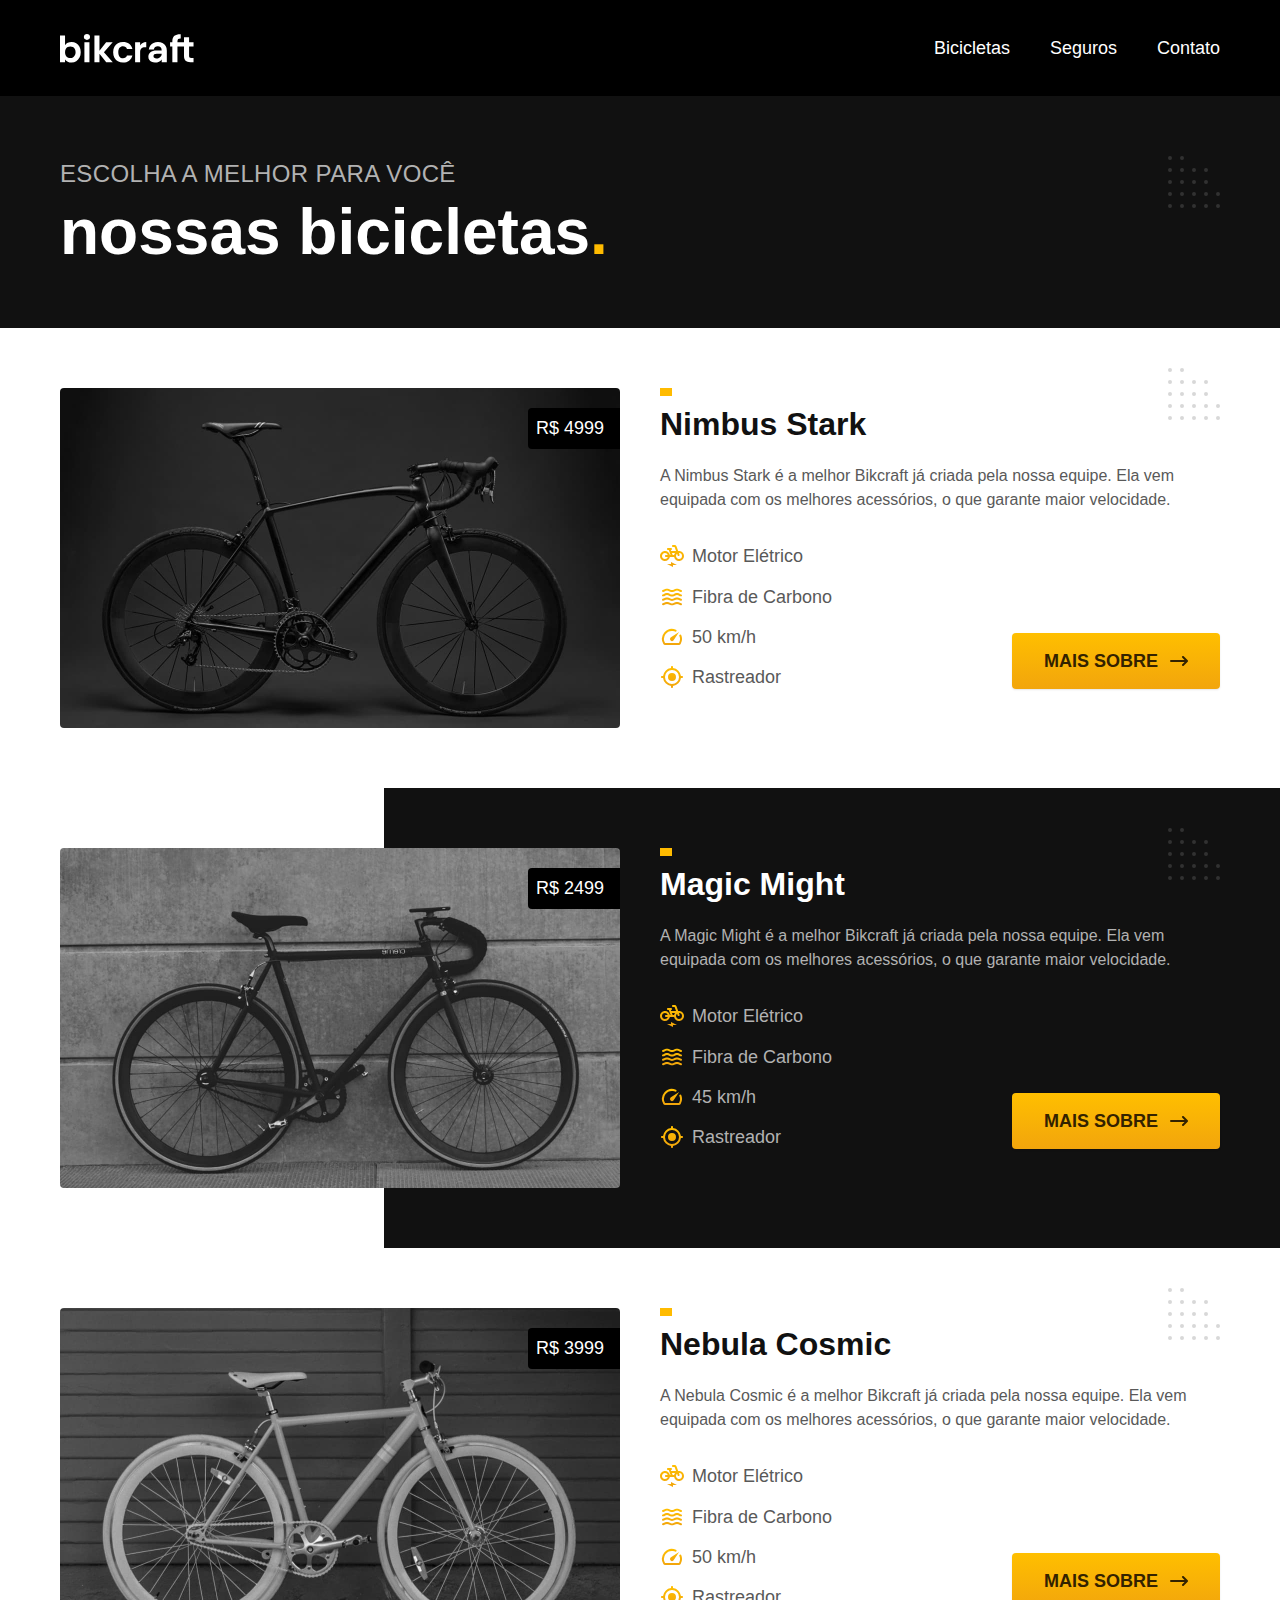
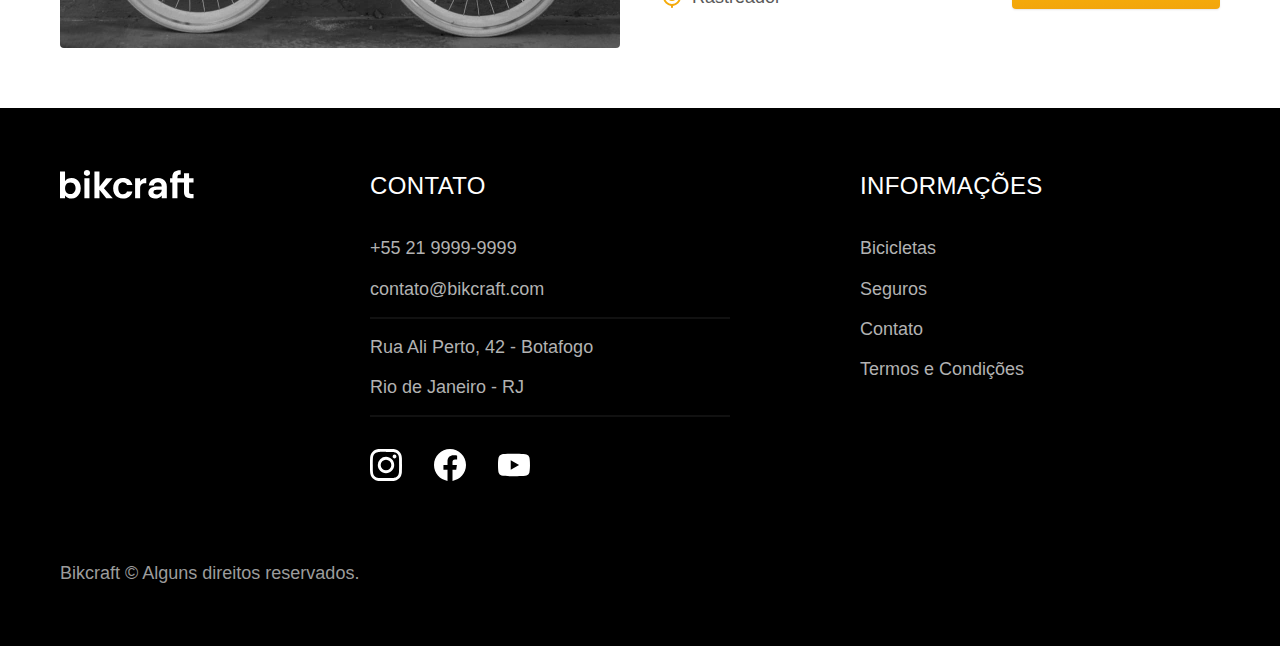
==== bicicletas.html @ a0f536db "finalizar projeto" ====
<!DOCTYPE html>
<html lang="pt-br">

<head>
  <meta charset="UTF-8">
  <meta name="viewport" content="width=device-width, initial-scale=1.0">

  <title>Bicicletas | Bikcraft</title>
  <meta name="description" content="Bicicletas">

  <link rel="preload" href="./css/style.css" as="style">
  <link rel="stylesheet" href="./css/style.css">
</head>

<body id="bicicletas">
  <header class="header-bg">
    <div class="header container">
      <a href="./">
        <img src="./img/bikcraft.svg" alt="Bikcraft">
      </a>

      <nav aria-label="primaria">
        <ul class="header-menu font-1-m cor-0">
          <li><a href="./bicicletas.html">Bicicletas</a></li>
          <li><a href="./seguros.html">Seguros</a></li>
          <li><a href="./contato.html">Contato</a></li>
        </ul>
      </nav>
    </div>
  </header>

  <main>
    <div class="titulo-bg">
      <div class="titulo container">
        <p class="font-2-l-b cor-5">Escolha a melhor para você</p>
        <h1 class="font-1-xxl cor-0">nossas bicicletas<span class="cor-p1">.</span></h1>
      </div>
    </div>

    <div class="bicicletas container">
      <div class="bicicletas-imagem">
        <img src="./img/bicicletas/nimbus.jpg" alt="Bicicleta preta">
        <span class="font-2-m cor-0">R$ 4999</span>
      </div>
      <div class="bicicletas-conteudo">
        <h2 class="font-1-xl">Nimbus Stark</h2>
        <p class="font-2-s cor-8">A Nimbus Stark é a melhor Bikcraft já criada pela nossa equipe. Ela vem equipada com os melhores acessórios, o que garante maior velocidade.</p>
        <ul class="font-1-m cor-8">
          <li>
            <img src="./img/icones/eletrica.svg" alt="">
            Motor Elétrico
          </li>
          <li>
            <img src="./img/icones/carbono.svg" alt="">
            Fibra de Carbono
          </li>
          <li>
            <img src="./img/icones/velocidade.svg" alt="">
            50 km/h
          </li>
          <li>
            <img src="./img/icones/rastreador.svg" alt="">
            Rastreador
          </li>
        </ul>
        <a class="botao seta" href="./bicicletas/nimbus.html">Mais Sobre</a>
      </div>
    </div>

    <div class="bicicletas-bg">
      <div class="bicicletas container">
        <div class="bicicletas-imagem">
          <img src="./img/bicicletas/magic.jpg" alt="Bicicleta preta">
          <span class="font-2-m cor-0">R$ 2499</span>
        </div>
        <div class="bicicletas-conteudo">
          <h2 class="font-1-xl cor-0">Magic Might</h2>
          <p class="font-2-s cor-5">A Magic Might é a melhor Bikcraft já criada pela nossa equipe. Ela vem equipada com os melhores acessórios, o que garante maior velocidade.</p>
          <ul class="font-1-m cor-5">
            <li>
              <img src="./img/icones/eletrica.svg" alt="">
              Motor Elétrico
            </li>
            <li>
              <img src="./img/icones/carbono.svg" alt="">
              Fibra de Carbono
            </li>
            <li>
              <img src="./img/icones/velocidade.svg" alt="">
              45 km/h
            </li>
            <li>
              <img src="./img/icones/rastreador.svg" alt="">
              Rastreador
            </li>
          </ul>
          <a class="botao seta" href="./bicicletas/magic.html">Mais Sobre</a>
        </div>
      </div>
    </div>

    <div class="bicicletas container">
      <div class="bicicletas-imagem">
        <img src="./img/bicicletas/nebula.jpg" alt="Bicicleta preta">
        <span class="font-2-m cor-0">R$ 3999</span>
      </div>
      <div class="bicicletas-conteudo">
        <h2 class="font-1-xl">Nebula Cosmic</h2>
        <p class="font-2-s cor-8">A Nebula Cosmic é a melhor Bikcraft já criada pela nossa equipe. Ela vem equipada com os melhores acessórios, o que garante maior velocidade.</p>
        <ul class="font-1-m cor-8">
          <li>
            <img src="./img/icones/eletrica.svg" alt="">
            Motor Elétrico
          </li>
          <li>
            <img src="./img/icones/carbono.svg" alt="">
            Fibra de Carbono
          </li>
          <li>
            <img src="./img/icones/velocidade.svg" alt="">
            50 km/h
          </li>
          <li>
            <img src="./img/icones/rastreador.svg" alt="">
            Rastreador
          </li>
        </ul>
        <a class="botao seta" href="./bicicletas/nebula.html">Mais Sobre</a>
      </div>
    </div>

  </main>

  <footer class="footer-bg">
    <div class="footer container">
      <img src="./img/bikcraft.svg" alt="Bikcraft">
      <div class="footer-contato">
        <h3 class="font-2-l-b cor-0">Contato</h3>
        <ul class="font-2-m cor-5">
          <li><a href="tel:+552199999999">+55 21 9999-9999</a></li>
          <li><a href="mailto:contato@bikcraft.com">contato@bikcraft.com</a></li>
          <li>Rua Ali Perto, 42 - Botafogo</li>
          <li>Rio de Janeiro - RJ</li>
        </ul>
        <div class="footer-redes">
          <a href="./">
            <img src="./img/redes/instagram.svg" alt="Instagram">
          </a>
          <a href="./">
            <img src="./img/redes/facebook.svg" alt="Facebook">
          </a>
          <a href="./">
            <img src="./img/redes/youtube.svg" alt="Youtube">
          </a>
        </div>
      </div>
      <div class="footer-informacoes">
        <h3 class="font-2-l-b cor-0">Informações</h3>
        <nav>
          <ul class="font-1-m cor-5">
            <li><a href="./bicicletas.html">Bicicletas</a></li>
            <li><a href="./seguros.html">Seguros</a></li>
            <li><a href="./contato.html">Contato</a></li>
            <li><a href="./termos.html">Termos e Condições</a></li>
          </ul>
        </nav>
      </div>
      <p class="footer-copy font-2-m cor-6">Bikcraft © Alguns direitos reservados.</p>
    </div>
  </footer>
</body>

</html>
---- css/style.css ----
@import "./global/global.css";
@import "./utilidades/tipografia.css";
@import "./utilidades/cores.css";

@import "./global/header.css";
@import "./global/footer.css";

/* Utilidades */
@import "./utilidades/componentes.css";
@import "./utilidades/formulario.css";

/* Home */
@import "./home/introducao.css";
@import "./home/tecnologia.css";
@import "./home/parceiros.css";
@import "./home/depoimento.css";

/* Bicicletas */
@import "./bicicletas/bicicletas-lista.css";
@import "./bicicletas/bicicletas.css";

/* Bicicleta */
@import "./bicicleta/bicicleta.css";
@import "./bicicleta/seguro.css";

/* Seguros */
@import "./seguros/seguros.css";
@import "./seguros/vantagens.css";
@import "./seguros/perguntas.css";

/* Contato */
@import "./contato/contato.css";
@import "./contato/lojas.css";

/* Contato */
@import "./orcamento/orcamento.css";

/* Termos */
@import "./termos/termos.css";
---- css/style.css ----
@import "./global/global.css";
@import "./utilidades/tipografia.css";
@import "./utilidades/cores.css";

@import "./global/header.css";
@import "./global/footer.css";

/* Utilidades */
@import "./utilidades/componentes.css";
@import "./utilidades/formulario.css";

/* Home */
@import "./home/introducao.css";
@import "./home/tecnologia.css";
@import "./home/parceiros.css";
@import "./home/depoimento.css";

/* Bicicletas */
@import "./bicicletas/bicicletas-lista.css";
@import "./bicicletas/bicicletas.css";

/* Bicicleta */
@import "./bicicleta/bicicleta.css";
@import "./bicicleta/seguro.css";

/* Seguros */
@import "./seguros/seguros.css";
@import "./seguros/vantagens.css";
@import "./seguros/perguntas.css";

/* Contato */
@import "./contato/contato.css";
@import "./contato/lojas.css";

/* Contato */
@import "./orcamento/orcamento.css";

/* Termos */
@import "./termos/termos.css";
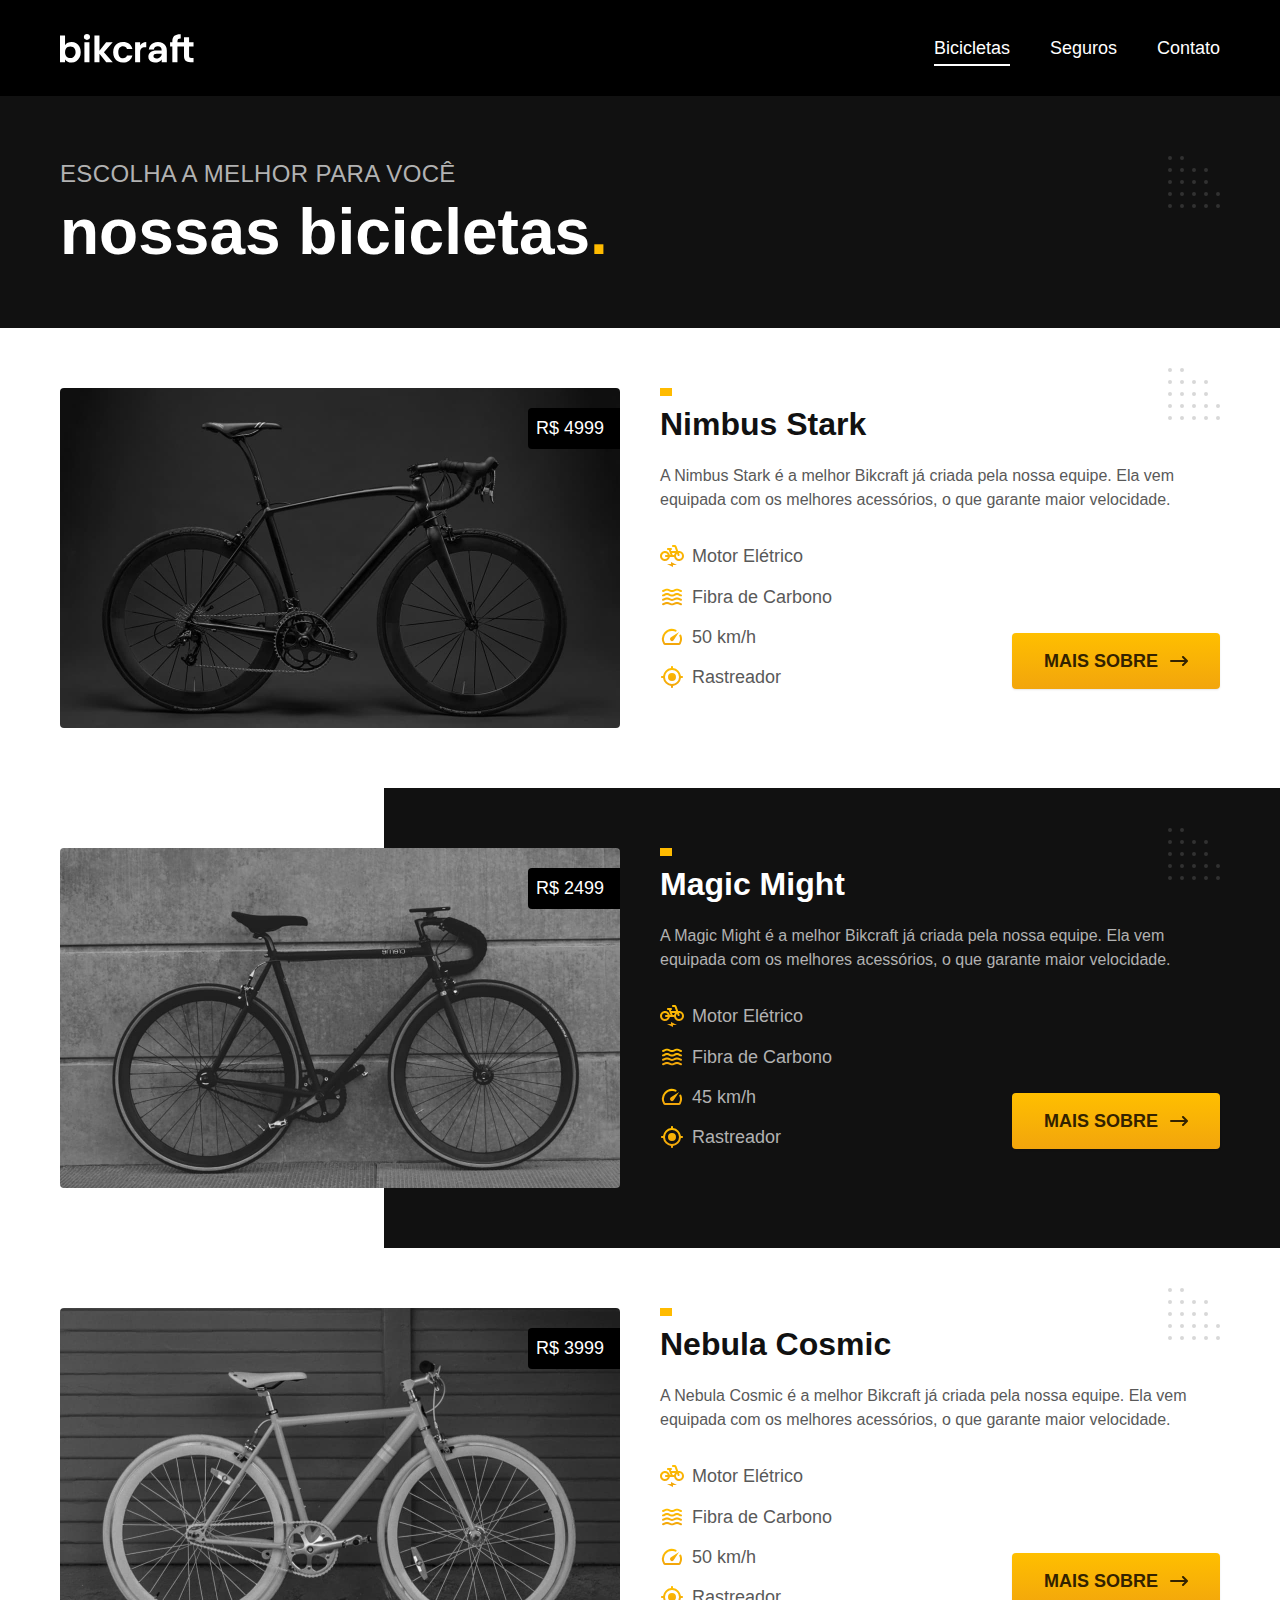
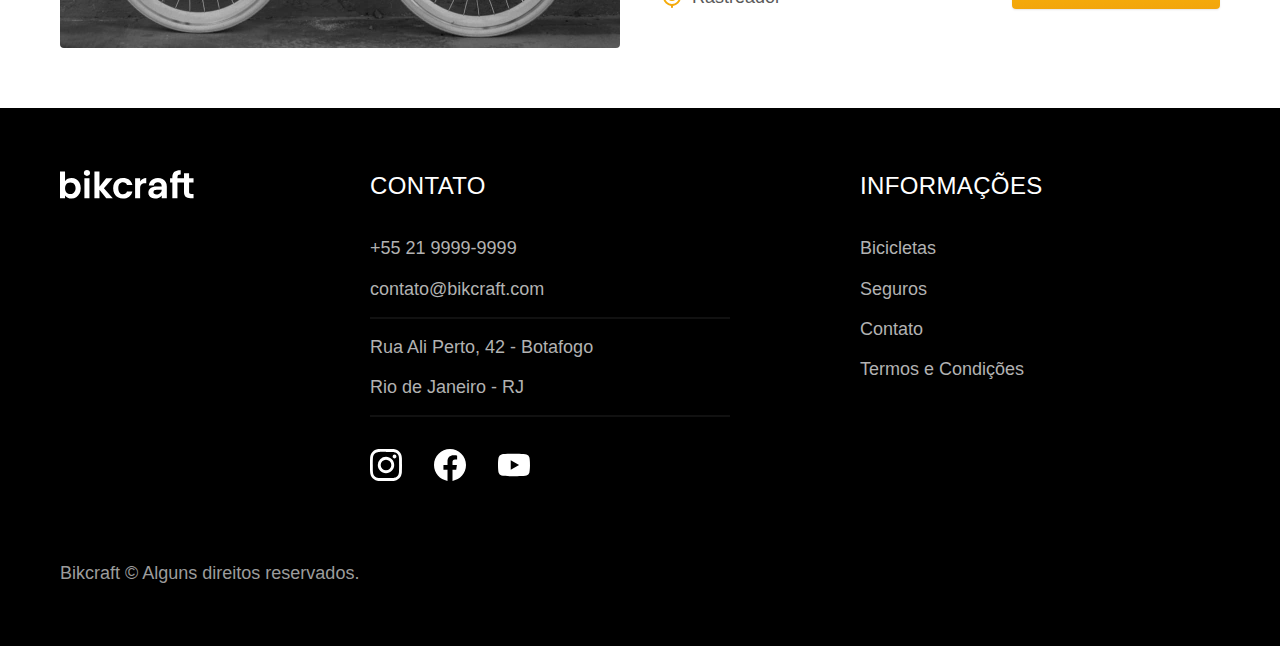
==== commit f25039d3: "primeiro att js" ====
--- a/bicicletas.html
+++ b/bicicletas.html
@@ -168,6 +168,7 @@
       <p class="footer-copy font-2-m cor-6">Bikcraft © Alguns direitos reservados.</p>
     </div>
   </footer>
+  <script src="./js/script.js"></script>
 </body>
 
 </html>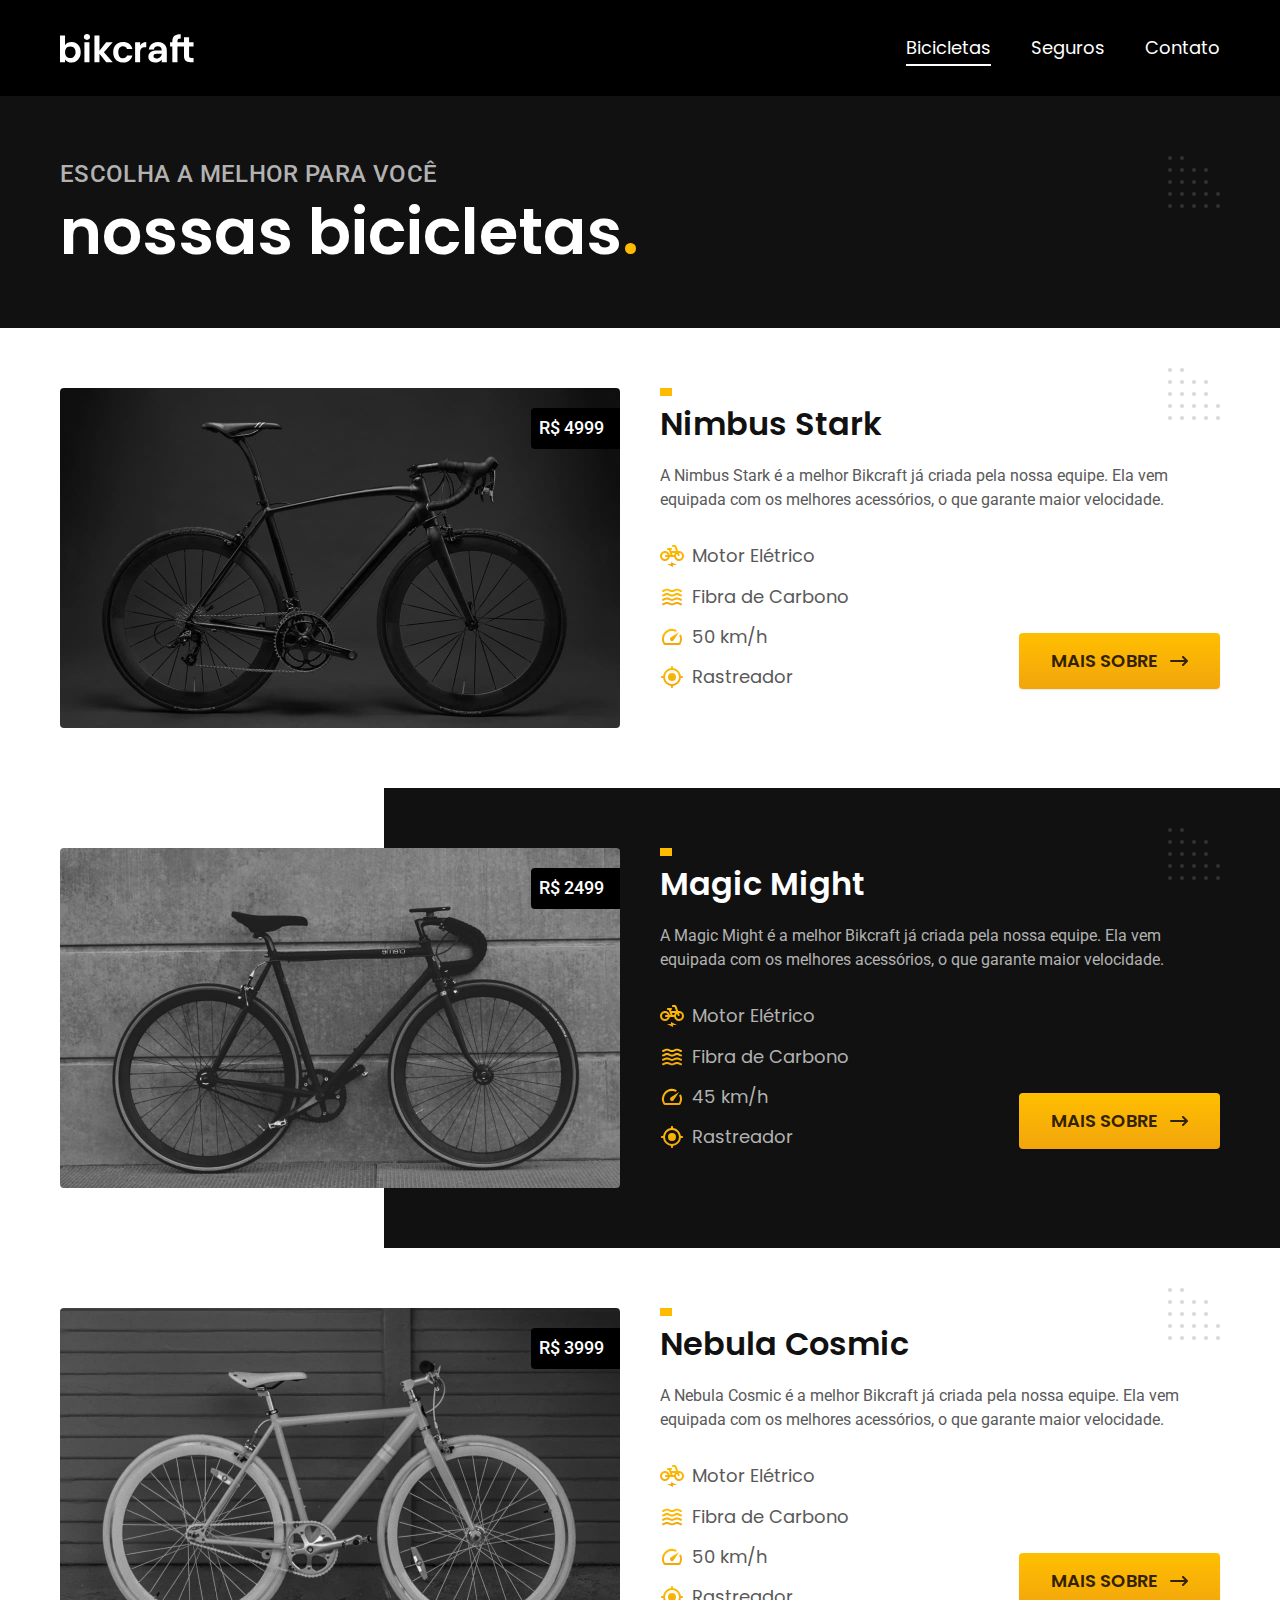
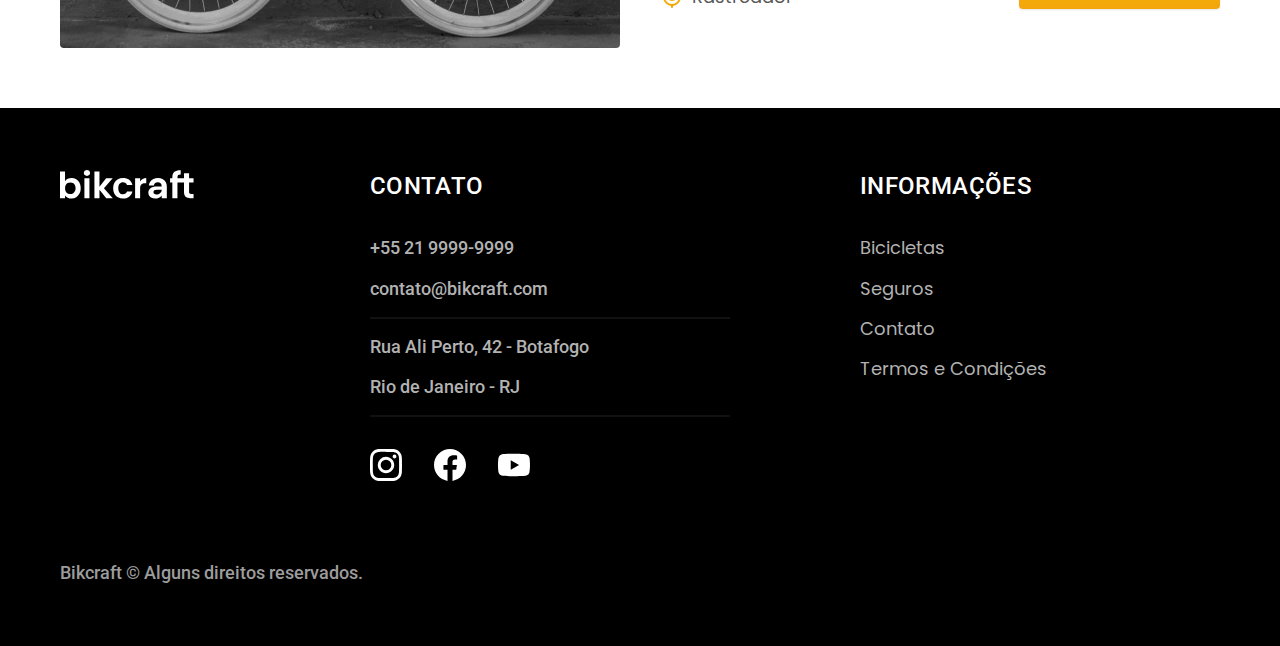
==== commit 2d9060f2: "producao" ====
--- a/bicicletas.html
+++ b/bicicletas.html
@@ -8,8 +8,14 @@
   <title>Bicicletas | Bikcraft</title>
   <meta name="description" content="Bicicletas">
 
-  <link rel="preload" href="./css/style.css" as="style">
-  <link rel="stylesheet" href="./css/style.css">
+  <link rel="icon" href="./favicon.svg" type="image/svg+xml">
+  <link rel="preload" href="./css/style.min.css" as="style">
+  <link rel="stylesheet" href="./css/style.min.css">
+  <script>document.documentElement.classList.add('js');</script>
+
+  <link rel="preconnect" href="https://fonts.googleapis.com">
+  <link rel="preconnect" href="https://fonts.gstatic.com" crossorigin>
+  <link href="https://fonts.googleapis.com/css2?family=Merriweather:ital,wght@1,900&family=Poppins:wght@400;600&family=Roboto:wght@400;500&display=swap" rel="stylesheet">
 </head>
 
 <body id="bicicletas">
--- a/css/style.min.css
+++ b/css/style.min.css
@@ -0,0 +1 @@
+body{margin:0;font-family:Arial,Helvetica,sans-serif;color:#111}blockquote,dd,h1,h2,h3,h4,p,ul{margin:0}ul{padding:0;list-style:none}a{text-decoration:none;color:inherit}img{max-width:100%;height:auto;display:block}img[src$=".jpg"]{border-radius:4px}.font-1-xs{font:400 0.75rem/1.35 Poppins,sans-serif}.font-2-xs{font:400 0.875rem/1.43 Roboto,sans-serif}.font-1-s{font:400 1rem/1.5 Poppins,sans-serif}.font-2-s{font:400 1rem/1.5 Roboto,sans-serif}.font-1-m,.font-1-m-b{font:400 1.125rem/1.35 Poppins,sans-serif}.font-1-m-b{font-weight:600}.font-2-m{font:500 1.125rem/1.35 Roboto,sans-serif}.font-1-l{font:400 1.5rem/1.5 Poppins,sans-serif}.font-2-l,.font-2-l-b{font:400 1.5rem/1.5 Roboto,sans-serif}.font-2-l-b{font-weight:500;letter-spacing:.015em;text-transform:uppercase}.font-1-xl{font:600 2rem/1.25 Poppins,sans-serif}.font-2-xl{font:500 2rem/1.25 Roboto,sans-serif}.font-1-xxl{font:600 4rem/1.125 Poppins,sans-serif}@media (max-width:1200px){.font-1-xxl{font-size:3rem}.font-2-l,.font-2-l-b{font-size:1.125rem}}@media (max-width:800px){.font-1-xxl{font-size:2rem}.font-1-xl,.font-2-xl{font-size:1.5rem}}:root{--cor-0:#ffffff;--cor-1:#f7f7f7;--cor-2:#ededed;--cor-3:#dedede;--cor-4:#cccccc;--cor-5:#b2b2b2;--cor-6:#9c9c9c;--cor-7:#717171;--cor-8:#595959;--cor-9:#404040;--cor-10:#2e2e2e;--cor-11:#111111;--cor-12:#000000;--cor-p1:#ffbb00;--cor-p2:#e4a30b;--cor-p3:#a66f00;--cor-p4:#664400;--cor-p5:#332200}.cor-0{color:var(--cor-0)}.cor-1{color:var(--cor-1)}.cor-2{color:var(--cor-2)}.cor-3{color:var(--cor-3)}.cor-4{color:var(--cor-4)}.cor-5{color:var(--cor-5)}.cor-6{color:var(--cor-6)}.cor-7{color:var(--cor-7)}.cor-8{color:var(--cor-8)}.cor-9{color:var(--cor-9)}.cor-10{color:var(--cor-10)}.cor-11{color:var(--cor-11)}.cor-12{color:var(--cor-12)}.cor-p1{color:var(--cor-p1)}.cor-p2{color:var(--cor-p2)}.cor-p3{color:var(--cor-p3)}.cor-p4{color:var(--cor-p4)}.cor-p5{color:var(--cor-p5)}.js .fadeInDown{transform:translate3d(0,-20px,0)}.js .fadeInUp{transform:translate3d(0,20px,0)}.js .fadeInRight{transform:translate3d(20px,0,0)}.js .fadeInLeft{transform:translate3d(-20px,0,0)}.js [data-anime]{opacity:0}.js .anime{opacity:1;transform:none;transition:transform .8s,opacity .8s}.header-bg{background-color:var(--cor-12)}.header{display:flex;flex-wrap:wrap;gap:20px;justify-content:space-between;align-items:center;padding-top:20px;padding-bottom:20px}.header-menu{display:flex;flex-wrap:wrap;gap:40px}.header-menu a{display:inline-block;padding:16px 0;position:relative}.header-menu a:after{content:"";display:block;height:2px;width:0;background:var(--cor-0);margin-top:4px;transition:.3s;position:absolute}.header-menu a.ativo::after,.header-menu a:hover::after{width:100%}@media (max-width:800px){.header-menu{gap:20px}.header-menu a{background:var(--cor-11);padding:12px 16px;border-radius:4px}.header-menu a:hover{background-color:var(--cor-10)}.header a:after{display:none}}@media (max-width:600px){.header-menu{gap:12px}.header-menu a{padding:8px 12px;font-size:14px}}.footer-bg{background-color:var(--cor-12)}.footer{display:grid;grid-template-columns:3fr 5fr 4fr;gap:40px;padding-top:60px;padding-bottom:60px}.footer h3{margin-bottom:32px}.footer-contato ul{margin-bottom:32px}.footer-contato li:nth-child(even):after{content:"";display:block;max-width:360px;height:2px;background:var(--cor-11);margin-top:16px}.footer li{margin-bottom:16px}.footer-redes{display:flex;gap:32px}.footer a:hover{color:var(--cor-0)}.footer-copy{grid-column:1/-1;margin-top:40px}@media (max-width:800px){.footer>img{display:none}.footer{grid-template-columns:1fr 1fr}}@media (max-width:600px){.footer{grid-template-columns:1fr;gap:60px}.footer-copy{margin-top:0}}.container{box-sizing:border-box;max-width:1200px;padding-left:20px;padding-right:20px;margin-left:auto;margin-right:auto}.botao{display:inline-block;padding:16px 32px;background:linear-gradient(#ffbf00,#f2a50c);border-radius:4px;box-shadow:0 1px 2px rgba(0,0,0,.1);text-transform:uppercase;color:var(--cor-p5);font:600 1.125rem/1.35 Poppins,sans-serif;max-width:max-content;border:none;cursor:pointer}.botao:hover{background:linear-gradient(#ffb60d,#e59317)}.botao.secundario{background:var(--cor-10);color:var(--cor-2)}.botao.secundario:hover{background:var(--cor-9)}.botao.seta{display:flex;align-items:center}.botao.seta::after{content:"";display:inline-block;width:18px;height:10px;margin-left:12px;background:url("../img/icones/seta.svg");transition:transform .2s}.botao.seta:hover::after{transform:translateX(4px)}@media (max-width:600px){.botao{padding:12px 16px;font-size:1rem}}.link{display:inline-block;color:var(--cor-p1);font:500 1.5rem/1.5 Poppins,sans-serif;text-transform:uppercase}.link::after{content:"";display:block;width:100%;height:4px;background-color:currentColor}.link:hover{color:var(--cor-0)}.titulo-bg{padding-top:60px;padding-bottom:60px;background-color:var(--cor-11)}.titulo{background:url("../img/dec/top-right.svg") no-repeat top right 20px}.titulo p{margin-bottom:4px}@media (max-width:800px){.titulo-bg{padding-top:40px;padding-bottom:40px}.titulo p{font-size:1rem;text-transform:lowercase;font-weight:400}}.form{display:grid;grid-template-columns:1fr 1fr;gap:20px}.form label{display:block;font:400 1rem/1.5 Poppins,sans-serif;margin-bottom:4px}.form .col-2{grid-column:span 2}.form input[type=email],.form input[type=text],.form textarea{font:400 1rem/1.5 Roboto,sans-serif;background:var(--cor-1);border:1px solid var(--cor-2);padding:12px;border-radius:4px;width:100%;box-sizing:border-box}.form input[type=email]:focus,.form input[type=text]:focus,.form textarea:focus{outline:0;border-color:var(--cor-p1);background:var(--cor-0);box-shadow:0 0 0 2px #fea}@media (max-width:600px){.form{grid-template-columns:1fr}.form .col-2{grid-column:1}}.introducao-bg{background:var(--cor-12) url("../img/dec/bottom-left.svg") no-repeat bottom 160px left 20px;box-shadow:inset 0 -120px var(--cor-0)}.introducao{display:grid;grid-template-columns:1fr 1fr;gap:0 40px}.introducao-conteudo{align-self:end;padding-bottom:200px}.introducao img{width:100%;height:100%;object-fit:cover;border-radius:4px}.introducao h1{margin-bottom:32px}.introducao p{margin-bottom:20px}@media (max-width:800px){.introducao-bg{background:var(--cor-11);padding-top:40px;box-shadow:inset 0 -60px #fff}.introducao{grid-template-columns:1fr;gap:32px}.introducao-conteudo{padding-bottom:0}.introducao h1{margin-bottom:16px}.introducao img{height:300px;width:100%}}.tecnologia-bg{background-color:var(--cor-11);box-shadow:inset 0 80px var(--cor-0),inset 0 -80px var(--cor-0)}.tecnologia{display:grid;grid-template-columns:1fr 1fr;gap:40px}.tecnologia-imagem img{width:100%;height:100%;object-fit:cover;object-position:left}.tecnologia-conteudo{padding-top:160px;padding-bottom:160px}.tecnologia-conteudo>span{display:block;margin-bottom:20px}.tecnologia-conteudo h2{margin-bottom:32px}.tecnologia-conteudo>p{margin-bottom:20px}.tecnologia a{margin-bottom:80px}.tecnologia-vantagens{display:flex;gap:40px}.tecnologia-vantagens h3{margin-bottom:8px;width:max-content}.tecnologia-vantagens img{width:24px;margin-bottom:8px}@media (max-width:800px){.tecnologia-bg{box-shadow:initial}.tecnologia{grid-template-columns:1fr}.tecnologia-conteudo{padding-top:60px;padding-bottom:60px}.tecnologia-imagem{display:none}.tecnologia a{margin-bottom:60px}}@media (max-width:600px){.tecnologia-vantagens{flex-direction:column}}.parceiros{padding-top:60px;padding-bottom:120px}.parceiros h2{margin-bottom:60px}.parceiros ul{padding:0 20px;max-width:1400px;display:grid;grid-template-columns:repeat(4,1fr);margin:0 auto}.parceiros li{display:flex;padding:32px;border-left:2px solid var(--cor-2)}.parceiros img{margin:auto}.parceiros li:first-child,.parceiros li:nth-child(5){border-left:none}.parceiros li:nth-child(n+5){border-top:2px solid var(--cor-2)}@media (max-width:800px){.parceiros{padding-bottom:60px}.parceiros h2{margin-bottom:20px}.parceiros ul{grid-template-columns:repeat(2,1fr)}.parceiros li:nth-child(n+3){border-top:2px solid var(--cor-2)}.parceiros li:nth-child(odd){border-left:none}}.depoimento{display:grid;grid-template-columns:1fr 1fr;background-color:var(--cor-p1);overflow:hidden}.depoimento img{width:100%;height:100%;object-fit:cover;border-radius:0}.depoimento-conteudo{padding:40px 40px 80px 80px;align-self:end;background:url("../img/dec/bottom-right-p.svg") no-repeat bottom 40px right 40px}.depoimento-conteudo p{max-width:32ch;font-family:Merriweather,serif;font-style:italic;font-weight:900;margin-bottom:32px;position:relative}.depoimento p::after,.depoimento p::before{font-size:5rem;color:var(--cor-p2);position:absolute}.depoimento p::before{content:"“";left:-50px;top:-20px}.depoimento p::after{content:"”"}@media (min-width:1200px){.depoimento img{max-height:520px}}@media (max-width:800px){.depoimento{grid-template-columns:1fr;text-align:center}.depoimento img{max-height:200px}.depoimento-conteudo{padding:40px 20px;margin:auto}}.bicicletas-lista{padding-top:60px;padding-bottom:120px}.bicicletas-lista h2{margin-bottom:40px}.bicicletas-lista ul{display:flex;gap:40px;padding:0 20px 20px 20px;max-width:1400px;margin-left:auto;margin-right:auto;overflow-x:auto}#bicicleta .bicicletas-lista ul{padding:0 0 20px 0}.bicicletas-lista li{flex:1;min-width:280px}.bicicletas-lista a{display:block}.bicicletas-lista img{margin-bottom:16px}.bicicletas-lista h3{margin-bottom:8px;display:flex;align-items:center}.bicicletas-lista h3::before{content:"";display:inline-block;height:8px;width:12px;margin-right:8px;background-color:var(--cor-p1);transition:width .2s}.bicicletas-lista a:hover h3::before{width:24px}.bicicletas-lista li span{padding-left:20px}@media (max-width:800px){.bicicletas-lista{padding-bottom:60px}.bicicletas-lista ul{gap:20px}}.bicicletas-bg{background:linear-gradient(to right,var(--cor-0) 30%,var(--cor-11) 0)}.bicicletas{display:grid;grid-template-columns:1fr 1fr;gap:40px;padding-top:60px;padding-bottom:60px;background:url("../img/dec/top-right.svg") no-repeat top 40px right 20px}.bicicletas-imagem{display:grid}.bicicletas-imagem img{grid-area:1/1}.bicicletas-imagem span{grid-area:1/1;place-self:start end;margin-top:20px;background:var(--cor-12);display:inline-block;padding:8px 16px 8px 8px;border-radius:4px 0 0 4px}.bicicletas-conteudo{display:grid;grid-template-columns:1fr auto;align-content:start}.bicicletas h2,.bicicletas p{grid-column:1/-1}.bicicletas h2{margin-bottom:20px}.bicicletas h2::before{content:"";display:block;width:12px;height:8px;background-color:var(--cor-p1);margin-bottom:8px}.bicicletas p{margin-bottom:32px}.bicicletas a{place-self:end}.bicicletas li{display:flex;align-items:center}.bicicletas ul{display:grid;gap:16px}.bicicletas-conteudo img{width:24px;margin-right:8px}@media (max-width:800px){.bicicletas-bg{background:var(--cor-11)}.bicicletas{grid-template-columns:1fr;gap:20px;padding-top:40px;padding-bottom:40px}}@media (max-width:600px){.bicicletas-conteudo{grid-template-columns:1fr}.bicicletas ul{font-size:1rem;grid-template-columns:1fr 1fr;margin-bottom:32px}.bicicletas a{place-self:start}}.bicicleta{display:grid;grid-template-columns:1fr 1fr;align-items:start;gap:40px;padding-top:60px;padding-bottom:60px}#bicicleta .titulo p{text-transform:uppercase}.bicicleta-imagens{display:flex;flex-wrap:wrap;gap:20px}.bicicleta-imagens img{flex:1;min-width:200px}.bicicleta-imagens img:first-child{min-width:100%}.bicicleta-conteudo>p{margin-bottom:32px}.bicicleta-comprar{display:grid;grid-template-columns:max-content auto;align-items:center;justify-items:start;gap:8px 12px;margin-bottom:40px}.bicicleta-comprar a{grid-row:span 2}.bicicleta-comprar span{display:flex;align-items:center;background-color:var(--cor-12);gap:8px;padding:4px 8px;border-radius:4px}.bicicleta-conteudo h2{text-transform:uppercase;letter-spacing:.015em;margin-bottom:12px}.bicicleta-ficha,.bicicleta-informacoes{padding:32px;background-color:var(--cor-12);border-radius:4px}.bicicleta-informacoes{margin-bottom:40px;display:grid;grid-template-columns:1fr 1fr;gap:32px}.bicicleta-informacoes img{width:24px;margin-bottom:8px}.bicicleta-informacoes h3{margin-bottom:8px}.bicicleta-ficha li{padding:4px 0;display:flex;justify-content:space-between;border-bottom:1px solid var(--cor-11)}.bicicleta-ficha li:last-child{border-bottom:none}.bicicleta-ficha span{color:var(--cor-6)}@media (max-width:800px){.bicicleta{grid-template-columns:1fr;padding-top:40px;padding-bottom:40px}.bicicleta-imagens{grid-row:2}}@media (max-width:400px){.bicicleta-informacoes{grid-template-columns:1fr}.bicicleta-comprar{grid-template-columns:1fr}}.seguro-bg{background-color:var(--cor-11);box-shadow:inset 0 120px var(--cor-0),inset 0 -120px var(--cor-12)}.seguro{display:grid;grid-template-columns:1fr 1fr;gap:40px}.seguro-imagem img{width:100%;height:100%;object-fit:cover}.seguro-conteudo{padding-top:180px;padding-bottom:180px}.seguro h2{margin-bottom:32px}.seguro p{margin-bottom:20px}@media (max-width:800px){.seguro-bg{box-shadow:inset 0 -60px var(--cor-12)}.seguro{grid-template-columns:1fr}.seguro-conteudo{grid-row:1;padding-top:40px;padding-bottom:0}}.seguros-bg{background:var(--cor-11)}.seguros{padding-top:60px;padding-bottom:60px;display:grid;grid-template-columns:1fr 1fr;gap:40px;align-items:center}#seguros .seguros{padding-top:0}.seguros h2{grid-column:1/-1}.seguros-item{background-color:var(--cor-12);padding:32px 32px 32px 60px;display:grid;grid-template-columns:1fr auto;border-radius:4px}.seguros-item h3{margin-bottom:40px}.seguros-item span{grid-column:2;display:block;text-align:right}.seguros-item ul{grid-column:1/-1;margin-bottom:32px}.seguros-item li{display:flex;align-items:center;position:relative}.seguros-item li+li{margin-top:20px}.seguros-item li::before{content:"";display:inline-block;width:13px;height:9px;background-image:url("../img/icones/lista.svg");position:absolute;left:-21px}.seguros-item a{grid-column:1/-1}@media (max-width:800px){.seguros{grid-template-columns:1fr}}.vantagens-bg{background-color:var(--cor-12)}.vantagens{padding-top:120px;padding-bottom:120px}.vantagens h2{margin-bottom:60px}.vantagens ul{display:grid;grid-template-columns:repeat(auto-fit,minmax(280px,max-content));gap:40px 80px}.vantagens h3,.vantagens img{margin-bottom:8px}@media (max-width:800px){.vantagens{padding-top:60px;padding-bottom:60px}.vantagens h2{margin-bottom:40px}.vantagens ul{gap:20px}}.perguntas{padding-top:120px;padding-bottom:120px}.perguntas h2{margin-bottom:60px}.perguntas dl>div{padding:20px;border-radius:4px}.perguntas dl>div:nth-child(odd){background-color:var(--cor-1)}.perguntas button{display:grid;grid-template-columns:auto 1fr auto;align-items:center;gap:8px;cursor:pointer;border:none;background:0 0;width:100%;text-align:left}.perguntas button::before{content:"";display:inline-block;width:12px;height:8px;background-color:var(--cor-p1)}.perguntas button::after{content:"";display:inline-block;width:14px;height:6px;background:url("../img/icones/seta-abrir.svg");transition:.3s}.perguntas button:hover::after,.perguntas button[aria-expanded=true]::after{transform:rotate(180deg)}.js .perguntas dd{display:none}.js .perguntas dd.ativa{display:block}.perguntas dd{padding-left:20px;padding-top:16px;max-width:80ch}@media (max-width:800px){.perguntas{padding-top:60px;padding-bottom:60px}.perguntas h2{margin-bottom:40px}}#contato{background:linear-gradient(var(--cor-11) 600px,var(--cor-1) 0)}.contato{display:grid;grid-template-columns:5fr 7fr}.contato-dados,.contato-formulario{padding:60px;box-shadow:0 1px 2px rgba(0,0,0,.1)}.contato-dados{border-radius:5px 0 0 5px;background:var(--cor-12) url("../img/dec/bottom-left.svg") no-repeat bottom 20px left 20px}.contato-formulario{border-radius:0 5px 5px 0;background:var(--cor-0) url("../img/dec/bottom-right.svg") no-repeat bottom 20px right 20px}.contato-dados h2{margin-bottom:60px}.contato-endereco{margin-bottom:32px;padding-left:28px;background:url("../img/icones/local.svg") no-repeat 0 2px}.contato-endereco p{margin-bottom:8px}.contato-meios a{display:block;max-width:max-content;margin-bottom:8px;padding-left:28px}.contato-meios a:hover{color:var(--cor-0)}.contato-meios a:first-child{background:url("../img/icones/email.svg") no-repeat 0 2px}.contato-meios a:nth-child(2){margin-bottom:32px}.contato-meios a:nth-child(3){background:url("../img/icones/telefone.svg") no-repeat 0 2px;margin-bottom:60px}.contato-redes{display:flex;gap:32px;padding-left:28px}@media (max-width:800px){.contato{grid-template-columns:1fr}.contato-dados,.contato-formulario{padding:20px}.contato-dados{border-radius:5px 5px 0 0;background:var(--cor-12)}.contato-formulario{border-radius:0 0 5px 5px}.contato-dados h2,.contato-meios a:nth-child(3){margin-bottom:32px}.contato-redes{margin-bottom:12px}}.lojas{display:grid;grid-template-columns:1fr 1fr;gap:0 40px;padding-top:120px;padding-bottom:120px}.lojas h2{grid-column:1/-1;margin-bottom:60px}.lojas img{border-radius:4px 4px 0 0}.lojas-item{border-radius:4px;background:var(--cor-0);box-shadow:0 1px 2px rgba(0,0,0,.1)}.lojas-conteudo{display:grid;grid-template-columns:1fr 1fr;gap:32px 16px;padding:32px}.lojas-conteudo h3,.lojas-tempo{grid-column:1/-1}.lojas-dados{display:grid;gap:8px;border-left:2px solid var(--cor-2);padding-left:12px}.lojas-tempo{display:flex;align-items:center;gap:8px}@media (max-width:800px){.lojas{gap:20px;padding-top:60px;padding-bottom:60px}.lojas h2{margin-bottom:32px}.lojas-conteudo{grid-template-columns:1fr}}@media (max-width:600px){.lojas{grid-template-columns:1fr}}#orcamento{background:linear-gradient(var(--cor-11) 600px,var(--cor-1) 0)}.orcamento{display:grid;grid-template-columns:5fr 7fr;padding-bottom:120px}.orcamento h2{text-transform:uppercase;position:relative;display:flex;align-items:center}.orcamento h2::before{content:"";display:inline-block;width:4px;height:8px;background-color:var(--cor-p1);position:absolute;left:-12px}.orcamento-dados,.orcamento-produto{padding:60px;box-shadow:0 1px 2px rgba(0,0,0,.1)}.orcamento-produto{border-radius:5px 0 0 5px;background:var(--cor-12) url("../img/dec/bottom-left.svg") no-repeat bottom 20px left 20px;display:grid;grid-template-columns:1fr 1fr;gap:20px;align-content:start}.orcamento-produto>*{grid-column:1/-1}.orcamento-produto>label{grid-column:initial}.orcamento-produto label{font:400 1rem/1.5 Poppins,sans-serif;color:var(--cor-4);background-color:var(--cor-10);padding:12px 16px;border-radius:4px;cursor:pointer;display:grid;grid-template-columns:auto 1fr auto;align-items:center;border:1px solid var(--cor-10)}.orcamento-produto input:checked+label{background:var(--cor-0);color:var(--cor-11)}.orcamento-produto label::before{content:"";display:inline-block;box-sizing:border-box;width:12px;height:12px;border:1px solid var(--cor-6);border-radius:50%;margin-right:8px}.orcamento-produto input:checked+label::before{border-color:var(--cor-7);box-shadow:inset 0 0 0 3px var(--cor-0),inset 0 0 0 6px var(--cor-7)}.orcamento-produto label:hover{background-color:var(--cor-9);border-color:var(--cor-9)}.orcamento-produto input:focus+label{box-shadow:0 0 0 2px var(--cor-p1);border-color:var(--cor-12)}.orcamento-produto label span{display:none}.orcamento-produto input:checked+label span{display:inline-block}.orcamento-produto input{opacity:0;position:absolute;pointer-events:none}.orcamento-dados{border-radius:0 5px 5px 0;background:var(--cor-0) url("../img/dec/bottom-right.svg") no-repeat bottom 20px right 20px}.orcamento-conteudo{display:none}.orcamento-conteudo h2,.orcamento-dados h2:nth-of-type(n+2){margin-top:20px}#bikcraft:checked~#orcamento-bikcraft,#seguro:checked~#orcamento-seguro{display:grid;gap:20px}.orcamento-detalhes{display:none;background:var(--cor-0);padding:20px;grid-template-columns:1fr 1fr;border-radius:4px;align-items:center}.orcamento-detalhes li{display:flex;align-items:center;margin-bottom:8px}.orcamento-detalhes li img{width:16px;margin-right:8px}.orcamento-produto input:checked+label+.orcamento-detalhes{display:grid}@media (max-width:1200px){.orcamento-dados,.orcamento-produto{padding:32px}}@media (max-width:800px){.orcamento{grid-template-columns:1fr}.orcamento-produto{border-radius:5px 5px 0 0;background:var(--cor-12)}.orcamento-dados{border-radius:0 0 5px 5px}}@media (max-width:400px){.orcamento-produto{grid-template-columns:1fr}}.termos{padding-top:80px;padding-bottom:80px}.termos h2{font-weight:600;margin-bottom:20px}.termos p+h2{margin-top:40px}.termos p{max-width:75ch;margin-bottom:24px}--- a/css/style.min.css
+++ b/css/style.min.css
@@ -0,0 +1 @@
+body{margin:0;font-family:Arial,Helvetica,sans-serif;color:#111}blockquote,dd,h1,h2,h3,h4,p,ul{margin:0}ul{padding:0;list-style:none}a{text-decoration:none;color:inherit}img{max-width:100%;height:auto;display:block}img[src$=".jpg"]{border-radius:4px}.font-1-xs{font:400 0.75rem/1.35 Poppins,sans-serif}.font-2-xs{font:400 0.875rem/1.43 Roboto,sans-serif}.font-1-s{font:400 1rem/1.5 Poppins,sans-serif}.font-2-s{font:400 1rem/1.5 Roboto,sans-serif}.font-1-m,.font-1-m-b{font:400 1.125rem/1.35 Poppins,sans-serif}.font-1-m-b{font-weight:600}.font-2-m{font:500 1.125rem/1.35 Roboto,sans-serif}.font-1-l{font:400 1.5rem/1.5 Poppins,sans-serif}.font-2-l,.font-2-l-b{font:400 1.5rem/1.5 Roboto,sans-serif}.font-2-l-b{font-weight:500;letter-spacing:.015em;text-transform:uppercase}.font-1-xl{font:600 2rem/1.25 Poppins,sans-serif}.font-2-xl{font:500 2rem/1.25 Roboto,sans-serif}.font-1-xxl{font:600 4rem/1.125 Poppins,sans-serif}@media (max-width:1200px){.font-1-xxl{font-size:3rem}.font-2-l,.font-2-l-b{font-size:1.125rem}}@media (max-width:800px){.font-1-xxl{font-size:2rem}.font-1-xl,.font-2-xl{font-size:1.5rem}}:root{--cor-0:#ffffff;--cor-1:#f7f7f7;--cor-2:#ededed;--cor-3:#dedede;--cor-4:#cccccc;--cor-5:#b2b2b2;--cor-6:#9c9c9c;--cor-7:#717171;--cor-8:#595959;--cor-9:#404040;--cor-10:#2e2e2e;--cor-11:#111111;--cor-12:#000000;--cor-p1:#ffbb00;--cor-p2:#e4a30b;--cor-p3:#a66f00;--cor-p4:#664400;--cor-p5:#332200}.cor-0{color:var(--cor-0)}.cor-1{color:var(--cor-1)}.cor-2{color:var(--cor-2)}.cor-3{color:var(--cor-3)}.cor-4{color:var(--cor-4)}.cor-5{color:var(--cor-5)}.cor-6{color:var(--cor-6)}.cor-7{color:var(--cor-7)}.cor-8{color:var(--cor-8)}.cor-9{color:var(--cor-9)}.cor-10{color:var(--cor-10)}.cor-11{color:var(--cor-11)}.cor-12{color:var(--cor-12)}.cor-p1{color:var(--cor-p1)}.cor-p2{color:var(--cor-p2)}.cor-p3{color:var(--cor-p3)}.cor-p4{color:var(--cor-p4)}.cor-p5{color:var(--cor-p5)}.js .fadeInDown{transform:translate3d(0,-20px,0)}.js .fadeInUp{transform:translate3d(0,20px,0)}.js .fadeInRight{transform:translate3d(20px,0,0)}.js .fadeInLeft{transform:translate3d(-20px,0,0)}.js [data-anime]{opacity:0}.js .anime{opacity:1;transform:none;transition:transform .8s,opacity .8s}.header-bg{background-color:var(--cor-12)}.header{display:flex;flex-wrap:wrap;gap:20px;justify-content:space-between;align-items:center;padding-top:20px;padding-bottom:20px}.header-menu{display:flex;flex-wrap:wrap;gap:40px}.header-menu a{display:inline-block;padding:16px 0;position:relative}.header-menu a:after{content:"";display:block;height:2px;width:0;background:var(--cor-0);margin-top:4px;transition:.3s;position:absolute}.header-menu a.ativo::after,.header-menu a:hover::after{width:100%}@media (max-width:800px){.header-menu{gap:20px}.header-menu a{background:var(--cor-11);padding:12px 16px;border-radius:4px}.header-menu a:hover{background-color:var(--cor-10)}.header a:after{display:none}}@media (max-width:600px){.header-menu{gap:12px}.header-menu a{padding:8px 12px;font-size:14px}}.footer-bg{background-color:var(--cor-12)}.footer{display:grid;grid-template-columns:3fr 5fr 4fr;gap:40px;padding-top:60px;padding-bottom:60px}.footer h3{margin-bottom:32px}.footer-contato ul{margin-bottom:32px}.footer-contato li:nth-child(even):after{content:"";display:block;max-width:360px;height:2px;background:var(--cor-11);margin-top:16px}.footer li{margin-bottom:16px}.footer-redes{display:flex;gap:32px}.footer a:hover{color:var(--cor-0)}.footer-copy{grid-column:1/-1;margin-top:40px}@media (max-width:800px){.footer>img{display:none}.footer{grid-template-columns:1fr 1fr}}@media (max-width:600px){.footer{grid-template-columns:1fr;gap:60px}.footer-copy{margin-top:0}}.container{box-sizing:border-box;max-width:1200px;padding-left:20px;padding-right:20px;margin-left:auto;margin-right:auto}.botao{display:inline-block;padding:16px 32px;background:linear-gradient(#ffbf00,#f2a50c);border-radius:4px;box-shadow:0 1px 2px rgba(0,0,0,.1);text-transform:uppercase;color:var(--cor-p5);font:600 1.125rem/1.35 Poppins,sans-serif;max-width:max-content;border:none;cursor:pointer}.botao:hover{background:linear-gradient(#ffb60d,#e59317)}.botao.secundario{background:var(--cor-10);color:var(--cor-2)}.botao.secundario:hover{background:var(--cor-9)}.botao.seta{display:flex;align-items:center}.botao.seta::after{content:"";display:inline-block;width:18px;height:10px;margin-left:12px;background:url("../img/icones/seta.svg");transition:transform .2s}.botao.seta:hover::after{transform:translateX(4px)}@media (max-width:600px){.botao{padding:12px 16px;font-size:1rem}}.link{display:inline-block;color:var(--cor-p1);font:500 1.5rem/1.5 Poppins,sans-serif;text-transform:uppercase}.link::after{content:"";display:block;width:100%;height:4px;background-color:currentColor}.link:hover{color:var(--cor-0)}.titulo-bg{padding-top:60px;padding-bottom:60px;background-color:var(--cor-11)}.titulo{background:url("../img/dec/top-right.svg") no-repeat top right 20px}.titulo p{margin-bottom:4px}@media (max-width:800px){.titulo-bg{padding-top:40px;padding-bottom:40px}.titulo p{font-size:1rem;text-transform:lowercase;font-weight:400}}.form{display:grid;grid-template-columns:1fr 1fr;gap:20px}.form label{display:block;font:400 1rem/1.5 Poppins,sans-serif;margin-bottom:4px}.form .col-2{grid-column:span 2}.form input[type=email],.form input[type=text],.form textarea{font:400 1rem/1.5 Roboto,sans-serif;background:var(--cor-1);border:1px solid var(--cor-2);padding:12px;border-radius:4px;width:100%;box-sizing:border-box}.form input[type=email]:focus,.form input[type=text]:focus,.form textarea:focus{outline:0;border-color:var(--cor-p1);background:var(--cor-0);box-shadow:0 0 0 2px #fea}@media (max-width:600px){.form{grid-template-columns:1fr}.form .col-2{grid-column:1}}.introducao-bg{background:var(--cor-12) url("../img/dec/bottom-left.svg") no-repeat bottom 160px left 20px;box-shadow:inset 0 -120px var(--cor-0)}.introducao{display:grid;grid-template-columns:1fr 1fr;gap:0 40px}.introducao-conteudo{align-self:end;padding-bottom:200px}.introducao img{width:100%;height:100%;object-fit:cover;border-radius:4px}.introducao h1{margin-bottom:32px}.introducao p{margin-bottom:20px}@media (max-width:800px){.introducao-bg{background:var(--cor-11);padding-top:40px;box-shadow:inset 0 -60px #fff}.introducao{grid-template-columns:1fr;gap:32px}.introducao-conteudo{padding-bottom:0}.introducao h1{margin-bottom:16px}.introducao img{height:300px;width:100%}}.tecnologia-bg{background-color:var(--cor-11);box-shadow:inset 0 80px var(--cor-0),inset 0 -80px var(--cor-0)}.tecnologia{display:grid;grid-template-columns:1fr 1fr;gap:40px}.tecnologia-imagem img{width:100%;height:100%;object-fit:cover;object-position:left}.tecnologia-conteudo{padding-top:160px;padding-bottom:160px}.tecnologia-conteudo>span{display:block;margin-bottom:20px}.tecnologia-conteudo h2{margin-bottom:32px}.tecnologia-conteudo>p{margin-bottom:20px}.tecnologia a{margin-bottom:80px}.tecnologia-vantagens{display:flex;gap:40px}.tecnologia-vantagens h3{margin-bottom:8px;width:max-content}.tecnologia-vantagens img{width:24px;margin-bottom:8px}@media (max-width:800px){.tecnologia-bg{box-shadow:initial}.tecnologia{grid-template-columns:1fr}.tecnologia-conteudo{padding-top:60px;padding-bottom:60px}.tecnologia-imagem{display:none}.tecnologia a{margin-bottom:60px}}@media (max-width:600px){.tecnologia-vantagens{flex-direction:column}}.parceiros{padding-top:60px;padding-bottom:120px}.parceiros h2{margin-bottom:60px}.parceiros ul{padding:0 20px;max-width:1400px;display:grid;grid-template-columns:repeat(4,1fr);margin:0 auto}.parceiros li{display:flex;padding:32px;border-left:2px solid var(--cor-2)}.parceiros img{margin:auto}.parceiros li:first-child,.parceiros li:nth-child(5){border-left:none}.parceiros li:nth-child(n+5){border-top:2px solid var(--cor-2)}@media (max-width:800px){.parceiros{padding-bottom:60px}.parceiros h2{margin-bottom:20px}.parceiros ul{grid-template-columns:repeat(2,1fr)}.parceiros li:nth-child(n+3){border-top:2px solid var(--cor-2)}.parceiros li:nth-child(odd){border-left:none}}.depoimento{display:grid;grid-template-columns:1fr 1fr;background-color:var(--cor-p1);overflow:hidden}.depoimento img{width:100%;height:100%;object-fit:cover;border-radius:0}.depoimento-conteudo{padding:40px 40px 80px 80px;align-self:end;background:url("../img/dec/bottom-right-p.svg") no-repeat bottom 40px right 40px}.depoimento-conteudo p{max-width:32ch;font-family:Merriweather,serif;font-style:italic;font-weight:900;margin-bottom:32px;position:relative}.depoimento p::after,.depoimento p::before{font-size:5rem;color:var(--cor-p2);position:absolute}.depoimento p::before{content:"“";left:-50px;top:-20px}.depoimento p::after{content:"”"}@media (min-width:1200px){.depoimento img{max-height:520px}}@media (max-width:800px){.depoimento{grid-template-columns:1fr;text-align:center}.depoimento img{max-height:200px}.depoimento-conteudo{padding:40px 20px;margin:auto}}.bicicletas-lista{padding-top:60px;padding-bottom:120px}.bicicletas-lista h2{margin-bottom:40px}.bicicletas-lista ul{display:flex;gap:40px;padding:0 20px 20px 20px;max-width:1400px;margin-left:auto;margin-right:auto;overflow-x:auto}#bicicleta .bicicletas-lista ul{padding:0 0 20px 0}.bicicletas-lista li{flex:1;min-width:280px}.bicicletas-lista a{display:block}.bicicletas-lista img{margin-bottom:16px}.bicicletas-lista h3{margin-bottom:8px;display:flex;align-items:center}.bicicletas-lista h3::before{content:"";display:inline-block;height:8px;width:12px;margin-right:8px;background-color:var(--cor-p1);transition:width .2s}.bicicletas-lista a:hover h3::before{width:24px}.bicicletas-lista li span{padding-left:20px}@media (max-width:800px){.bicicletas-lista{padding-bottom:60px}.bicicletas-lista ul{gap:20px}}.bicicletas-bg{background:linear-gradient(to right,var(--cor-0) 30%,var(--cor-11) 0)}.bicicletas{display:grid;grid-template-columns:1fr 1fr;gap:40px;padding-top:60px;padding-bottom:60px;background:url("../img/dec/top-right.svg") no-repeat top 40px right 20px}.bicicletas-imagem{display:grid}.bicicletas-imagem img{grid-area:1/1}.bicicletas-imagem span{grid-area:1/1;place-self:start end;margin-top:20px;background:var(--cor-12);display:inline-block;padding:8px 16px 8px 8px;border-radius:4px 0 0 4px}.bicicletas-conteudo{display:grid;grid-template-columns:1fr auto;align-content:start}.bicicletas h2,.bicicletas p{grid-column:1/-1}.bicicletas h2{margin-bottom:20px}.bicicletas h2::before{content:"";display:block;width:12px;height:8px;background-color:var(--cor-p1);margin-bottom:8px}.bicicletas p{margin-bottom:32px}.bicicletas a{place-self:end}.bicicletas li{display:flex;align-items:center}.bicicletas ul{display:grid;gap:16px}.bicicletas-conteudo img{width:24px;margin-right:8px}@media (max-width:800px){.bicicletas-bg{background:var(--cor-11)}.bicicletas{grid-template-columns:1fr;gap:20px;padding-top:40px;padding-bottom:40px}}@media (max-width:600px){.bicicletas-conteudo{grid-template-columns:1fr}.bicicletas ul{font-size:1rem;grid-template-columns:1fr 1fr;margin-bottom:32px}.bicicletas a{place-self:start}}.bicicleta{display:grid;grid-template-columns:1fr 1fr;align-items:start;gap:40px;padding-top:60px;padding-bottom:60px}#bicicleta .titulo p{text-transform:uppercase}.bicicleta-imagens{display:flex;flex-wrap:wrap;gap:20px}.bicicleta-imagens img{flex:1;min-width:200px}.bicicleta-imagens img:first-child{min-width:100%}.bicicleta-conteudo>p{margin-bottom:32px}.bicicleta-comprar{display:grid;grid-template-columns:max-content auto;align-items:center;justify-items:start;gap:8px 12px;margin-bottom:40px}.bicicleta-comprar a{grid-row:span 2}.bicicleta-comprar span{display:flex;align-items:center;background-color:var(--cor-12);gap:8px;padding:4px 8px;border-radius:4px}.bicicleta-conteudo h2{text-transform:uppercase;letter-spacing:.015em;margin-bottom:12px}.bicicleta-ficha,.bicicleta-informacoes{padding:32px;background-color:var(--cor-12);border-radius:4px}.bicicleta-informacoes{margin-bottom:40px;display:grid;grid-template-columns:1fr 1fr;gap:32px}.bicicleta-informacoes img{width:24px;margin-bottom:8px}.bicicleta-informacoes h3{margin-bottom:8px}.bicicleta-ficha li{padding:4px 0;display:flex;justify-content:space-between;border-bottom:1px solid var(--cor-11)}.bicicleta-ficha li:last-child{border-bottom:none}.bicicleta-ficha span{color:var(--cor-6)}@media (max-width:800px){.bicicleta{grid-template-columns:1fr;padding-top:40px;padding-bottom:40px}.bicicleta-imagens{grid-row:2}}@media (max-width:400px){.bicicleta-informacoes{grid-template-columns:1fr}.bicicleta-comprar{grid-template-columns:1fr}}.seguro-bg{background-color:var(--cor-11);box-shadow:inset 0 120px var(--cor-0),inset 0 -120px var(--cor-12)}.seguro{display:grid;grid-template-columns:1fr 1fr;gap:40px}.seguro-imagem img{width:100%;height:100%;object-fit:cover}.seguro-conteudo{padding-top:180px;padding-bottom:180px}.seguro h2{margin-bottom:32px}.seguro p{margin-bottom:20px}@media (max-width:800px){.seguro-bg{box-shadow:inset 0 -60px var(--cor-12)}.seguro{grid-template-columns:1fr}.seguro-conteudo{grid-row:1;padding-top:40px;padding-bottom:0}}.seguros-bg{background:var(--cor-11)}.seguros{padding-top:60px;padding-bottom:60px;display:grid;grid-template-columns:1fr 1fr;gap:40px;align-items:center}#seguros .seguros{padding-top:0}.seguros h2{grid-column:1/-1}.seguros-item{background-color:var(--cor-12);padding:32px 32px 32px 60px;display:grid;grid-template-columns:1fr auto;border-radius:4px}.seguros-item h3{margin-bottom:40px}.seguros-item span{grid-column:2;display:block;text-align:right}.seguros-item ul{grid-column:1/-1;margin-bottom:32px}.seguros-item li{display:flex;align-items:center;position:relative}.seguros-item li+li{margin-top:20px}.seguros-item li::before{content:"";display:inline-block;width:13px;height:9px;background-image:url("../img/icones/lista.svg");position:absolute;left:-21px}.seguros-item a{grid-column:1/-1}@media (max-width:800px){.seguros{grid-template-columns:1fr}}.vantagens-bg{background-color:var(--cor-12)}.vantagens{padding-top:120px;padding-bottom:120px}.vantagens h2{margin-bottom:60px}.vantagens ul{display:grid;grid-template-columns:repeat(auto-fit,minmax(280px,max-content));gap:40px 80px}.vantagens h3,.vantagens img{margin-bottom:8px}@media (max-width:800px){.vantagens{padding-top:60px;padding-bottom:60px}.vantagens h2{margin-bottom:40px}.vantagens ul{gap:20px}}.perguntas{padding-top:120px;padding-bottom:120px}.perguntas h2{margin-bottom:60px}.perguntas dl>div{padding:20px;border-radius:4px}.perguntas dl>div:nth-child(odd){background-color:var(--cor-1)}.perguntas button{display:grid;grid-template-columns:auto 1fr auto;align-items:center;gap:8px;cursor:pointer;border:none;background:0 0;width:100%;text-align:left}.perguntas button::before{content:"";display:inline-block;width:12px;height:8px;background-color:var(--cor-p1)}.perguntas button::after{content:"";display:inline-block;width:14px;height:6px;background:url("../img/icones/seta-abrir.svg");transition:.3s}.perguntas button:hover::after,.perguntas button[aria-expanded=true]::after{transform:rotate(180deg)}.js .perguntas dd{display:none}.js .perguntas dd.ativa{display:block}.perguntas dd{padding-left:20px;padding-top:16px;max-width:80ch}@media (max-width:800px){.perguntas{padding-top:60px;padding-bottom:60px}.perguntas h2{margin-bottom:40px}}#contato{background:linear-gradient(var(--cor-11) 600px,var(--cor-1) 0)}.contato{display:grid;grid-template-columns:5fr 7fr}.contato-dados,.contato-formulario{padding:60px;box-shadow:0 1px 2px rgba(0,0,0,.1)}.contato-dados{border-radius:5px 0 0 5px;background:var(--cor-12) url("../img/dec/bottom-left.svg") no-repeat bottom 20px left 20px}.contato-formulario{border-radius:0 5px 5px 0;background:var(--cor-0) url("../img/dec/bottom-right.svg") no-repeat bottom 20px right 20px}.contato-dados h2{margin-bottom:60px}.contato-endereco{margin-bottom:32px;padding-left:28px;background:url("../img/icones/local.svg") no-repeat 0 2px}.contato-endereco p{margin-bottom:8px}.contato-meios a{display:block;max-width:max-content;margin-bottom:8px;padding-left:28px}.contato-meios a:hover{color:var(--cor-0)}.contato-meios a:first-child{background:url("../img/icones/email.svg") no-repeat 0 2px}.contato-meios a:nth-child(2){margin-bottom:32px}.contato-meios a:nth-child(3){background:url("../img/icones/telefone.svg") no-repeat 0 2px;margin-bottom:60px}.contato-redes{display:flex;gap:32px;padding-left:28px}@media (max-width:800px){.contato{grid-template-columns:1fr}.contato-dados,.contato-formulario{padding:20px}.contato-dados{border-radius:5px 5px 0 0;background:var(--cor-12)}.contato-formulario{border-radius:0 0 5px 5px}.contato-dados h2,.contato-meios a:nth-child(3){margin-bottom:32px}.contato-redes{margin-bottom:12px}}.lojas{display:grid;grid-template-columns:1fr 1fr;gap:0 40px;padding-top:120px;padding-bottom:120px}.lojas h2{grid-column:1/-1;margin-bottom:60px}.lojas img{border-radius:4px 4px 0 0}.lojas-item{border-radius:4px;background:var(--cor-0);box-shadow:0 1px 2px rgba(0,0,0,.1)}.lojas-conteudo{display:grid;grid-template-columns:1fr 1fr;gap:32px 16px;padding:32px}.lojas-conteudo h3,.lojas-tempo{grid-column:1/-1}.lojas-dados{display:grid;gap:8px;border-left:2px solid var(--cor-2);padding-left:12px}.lojas-tempo{display:flex;align-items:center;gap:8px}@media (max-width:800px){.lojas{gap:20px;padding-top:60px;padding-bottom:60px}.lojas h2{margin-bottom:32px}.lojas-conteudo{grid-template-columns:1fr}}@media (max-width:600px){.lojas{grid-template-columns:1fr}}#orcamento{background:linear-gradient(var(--cor-11) 600px,var(--cor-1) 0)}.orcamento{display:grid;grid-template-columns:5fr 7fr;padding-bottom:120px}.orcamento h2{text-transform:uppercase;position:relative;display:flex;align-items:center}.orcamento h2::before{content:"";display:inline-block;width:4px;height:8px;background-color:var(--cor-p1);position:absolute;left:-12px}.orcamento-dados,.orcamento-produto{padding:60px;box-shadow:0 1px 2px rgba(0,0,0,.1)}.orcamento-produto{border-radius:5px 0 0 5px;background:var(--cor-12) url("../img/dec/bottom-left.svg") no-repeat bottom 20px left 20px;display:grid;grid-template-columns:1fr 1fr;gap:20px;align-content:start}.orcamento-produto>*{grid-column:1/-1}.orcamento-produto>label{grid-column:initial}.orcamento-produto label{font:400 1rem/1.5 Poppins,sans-serif;color:var(--cor-4);background-color:var(--cor-10);padding:12px 16px;border-radius:4px;cursor:pointer;display:grid;grid-template-columns:auto 1fr auto;align-items:center;border:1px solid var(--cor-10)}.orcamento-produto input:checked+label{background:var(--cor-0);color:var(--cor-11)}.orcamento-produto label::before{content:"";display:inline-block;box-sizing:border-box;width:12px;height:12px;border:1px solid var(--cor-6);border-radius:50%;margin-right:8px}.orcamento-produto input:checked+label::before{border-color:var(--cor-7);box-shadow:inset 0 0 0 3px var(--cor-0),inset 0 0 0 6px var(--cor-7)}.orcamento-produto label:hover{background-color:var(--cor-9);border-color:var(--cor-9)}.orcamento-produto input:focus+label{box-shadow:0 0 0 2px var(--cor-p1);border-color:var(--cor-12)}.orcamento-produto label span{display:none}.orcamento-produto input:checked+label span{display:inline-block}.orcamento-produto input{opacity:0;position:absolute;pointer-events:none}.orcamento-dados{border-radius:0 5px 5px 0;background:var(--cor-0) url("../img/dec/bottom-right.svg") no-repeat bottom 20px right 20px}.orcamento-conteudo{display:none}.orcamento-conteudo h2,.orcamento-dados h2:nth-of-type(n+2){margin-top:20px}#bikcraft:checked~#orcamento-bikcraft,#seguro:checked~#orcamento-seguro{display:grid;gap:20px}.orcamento-detalhes{display:none;background:var(--cor-0);padding:20px;grid-template-columns:1fr 1fr;border-radius:4px;align-items:center}.orcamento-detalhes li{display:flex;align-items:center;margin-bottom:8px}.orcamento-detalhes li img{width:16px;margin-right:8px}.orcamento-produto input:checked+label+.orcamento-detalhes{display:grid}@media (max-width:1200px){.orcamento-dados,.orcamento-produto{padding:32px}}@media (max-width:800px){.orcamento{grid-template-columns:1fr}.orcamento-produto{border-radius:5px 5px 0 0;background:var(--cor-12)}.orcamento-dados{border-radius:0 0 5px 5px}}@media (max-width:400px){.orcamento-produto{grid-template-columns:1fr}}.termos{padding-top:80px;padding-bottom:80px}.termos h2{font-weight:600;margin-bottom:20px}.termos p+h2{margin-top:40px}.termos p{max-width:75ch;margin-bottom:24px}